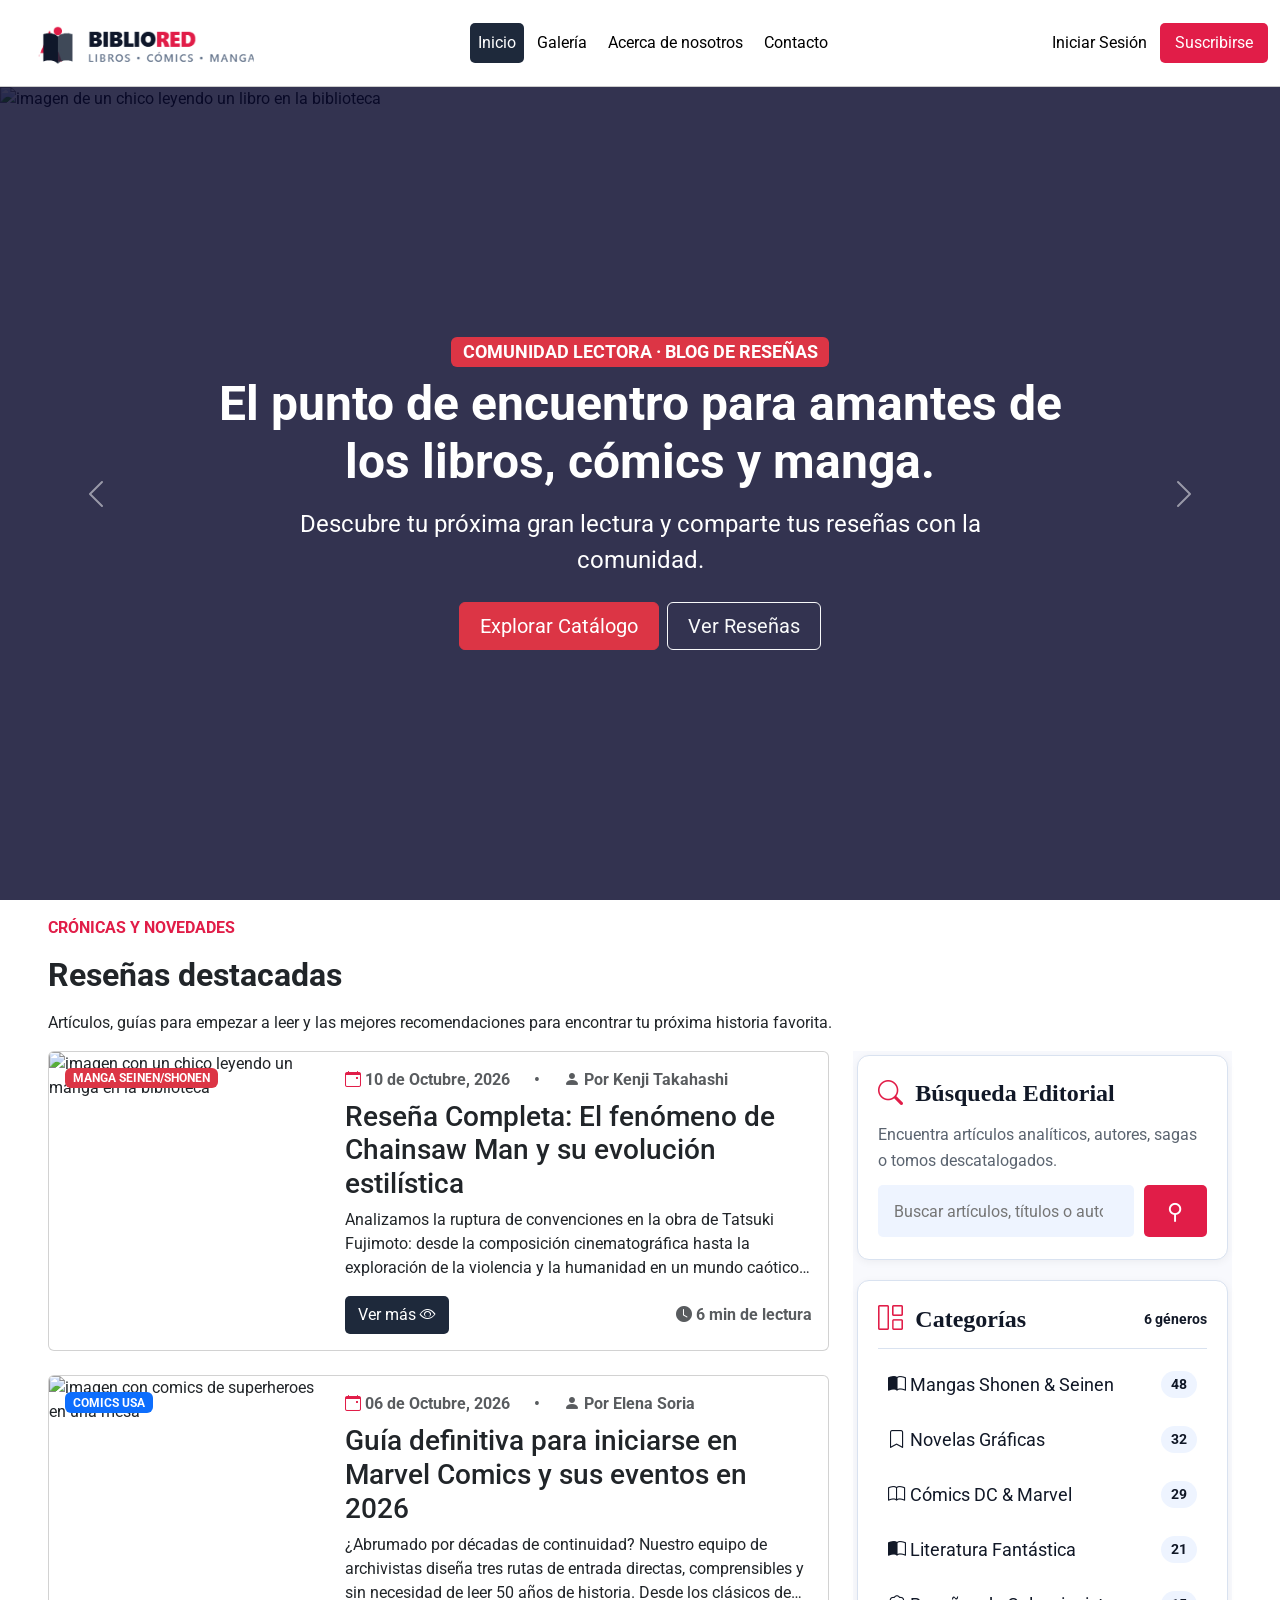
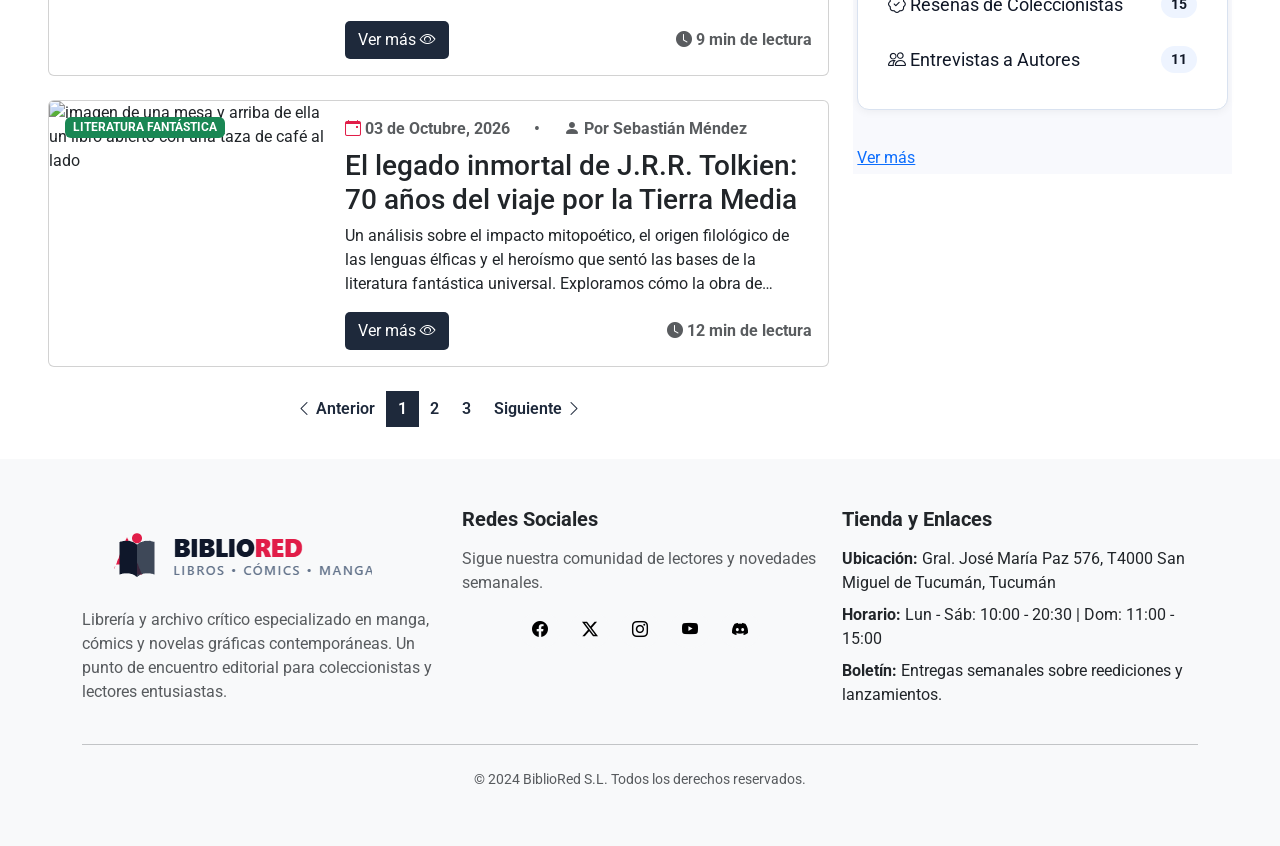
==== index.html @ 5d8acad5 "Conflictos arreglados" ====
<!doctype html>
<html lang="es">
  <head>
    <meta charset="UTF-8" />
    <meta name="viewport" content="width=device-width, initial-scale=1.0" />
    <title>BiblioRed</title>
    <meta
      name="description"
      content="BiblioRed es un blog sobre manga, cómics, novelas gráficas y literatura fantástica, con reseñas, novedades y recomendaciones de lectura."
    />
    <meta
      name="keywords"
      content="BiblioRed, manga, cómics, novelas gráficas, literatura fantástica, reseñas, novedades, recomendaciones de lectura"
    />
    <meta
      name="author"
      content="Facundo Di Berto, Samir Morhill, Nicolás Nanni, Leiza Gamalero y Paula Omonte"
    />

    <link rel="preconnect" href="https://fonts.googleapis.com" />
    <link rel="preconnect" href="https://fonts.gstatic.com" crossorigin />
    <link
      href="https://fonts.googleapis.com/css2?family=Roboto:ital,wght@0,100..900;1,100..900&display=swap"
      rel="stylesheet"
    />

    <link rel="icon" href="assets/img/favicon.png" type="image/x-icon" />
    <link
      href="https://cdn.jsdelivr.net/npm/bootstrap@5.3.8/dist/css/bootstrap.min.css"
      rel="stylesheet"
      integrity="sha384-sRIl4kxILFvY47J16cr9ZwB07vP4J8+LH7qKQnuqkuIAvNWLzeN8tE5YBujZqJLB"
      crossorigin="anonymous"
    />
    <link
      rel="stylesheet"
      href="https://cdn.jsdelivr.net/npm/bootstrap-icons@1.13.1/font/bootstrap-icons.min.css"
    />
    <link rel="stylesheet" href="css/estilos.css" />
  </head>
  <body>
    <header class="sticky-top">
      <!------ NAVBAR ------>
      <nav class="navbar navbar-expand-lg">
        <div class="container-fluid">
          <button
            class="navbar-toggler"
            type="button"
            data-bs-toggle="collapse"
            data-bs-target="#navbarSupportedContent"
            aria-controls="navbarSupportedContent"
            aria-expanded="false"
            aria-label="Toggle navigation"
          >
            <span class="navbar-toggler-icon"></span>
          </button>
          <a class="navbar-brand tamanio" href="index.html"
            ><img
              class="w-100"
              src="assets/img/logo-bibliored.png"
              alt="Logo de BiblioRed"
          /></a>
          <div class="collapse navbar-collapse" id="navbarSupportedContent">
            <ul class="navbar-nav mx-auto mb-2 mb-lg-0">
              <li class="nav-item espacio-items">
                <a
                  class="nav-link nav-botones activo activo-mobile"
                  aria-current="page"
                  href="index.html"
                >
                  <i class="bi bi-house d-lg-none"></i>Inicio
                </a>
              </li>
              <li class="nav-item espacio-items">
                <a class="nav-link nav-botones" href="pages/galeria-img.html"
                  ><i class="bi bi-book d-lg-none"></i>Galería</a
                >
              </li>
              <li class="nav-item espacio-items">
                <a class="nav-link nav-botones" href="pages/sobre-nosotros.html"
                  ><i class="bi bi-info-circle d-lg-none"></i>Acerca de
                  nosotros</a
                >
              </li>
              <li class="nav-item espacio-items">
                <a class="nav-link nav-botones" href="pages/contacto.html"
                  ><i class="bi bi-envelope d-lg-none"></i>Contacto</a
                >
              </li>
            </ul>
            <ul class="navbar-nav ms-auto mb-lg-0 my-3 my-lg-0 mx-lg-0">
              <li class="nav-item espacio-items">
                <a
                  class="nav-link nav-botones activo1 justify-content-center my-1"
                  href="pages/login.html"
                  ><i class="bi bi-box-arrow-in-right d-lg-none"></i>Iniciar
                  Sesión</a
                >
              </li>
              <li class="nav-item espacio-items">
                <button
                  type="button"
                  class="btn-tercery container-fluid"
                  data-bs-toggle="modal"
                  data-bs-target="#staticBackdrop"
                >
                  Suscribirse
                </button>
              </li>
            </ul>
          </div>
        </div>
      </nav>
    </header>
    <main>
      <!------ CAROUSEL ------>
      <section>
        <div
          id="carouselExampleFade"
          class="carousel slide carousel-fade"
          data-bs-ride="carousel"
        >
          <div class="carousel-inner">
            <div class="carousel-item active">
              <img
                src="https://images.pexels.com/photos/38255422/pexels-photo-38255422.jpeg"
                class="d-block w-100"
                alt="imagen de un chico leyendo un libro en la biblioteca"
              />
              <div class="overlay-hero">
                <div
                  class="text-white d-flex flex-column justify-content-center align-items-center h-100 gap-2 text-center"
                >
                  <span class="badge text-bg-danger span-badge"
                    >COMUNIDAD LECTORA · BLOG DE RESEÑAS</span
                  >
                  <h1>
                    El punto de encuentro para amantes de los libros, cómics y
                    manga.
                  </h1>
                  <p>
                    Descubre tu próxima gran lectura y comparte tus reseñas con
                    la comunidad.
                  </p>
                  <div class="d-none d-lg-flex gap-2">
                    <a href="./pages/pag404.html" class="btn btn-danger"
                      >Explorar Catálogo</a
                    >
                    <a href="./pages/pag404.html" class="btn btn-outline-light"
                      >Ver Reseñas</a
                    >
                  </div>
                </div>
              </div>
            </div>
            <div class="carousel-item">
              <img
                src="https://images.pexels.com/photos/6654177/pexels-photo-6654177.jpeg"
                class="d-block w-100"
                alt="imagen con comics de superheroes"
              />
              <div class="overlay-hero">
                <div
                  class="text-white d-flex flex-column justify-content-center align-items-center h-100 gap-4 text-center px-4"
                >
                  <span class="badge text-bg-danger span-badge"
                    >CÓMICS · RESEÑAS DESTACADAS</span
                  >
                  <p class="p-size">
                    La Época Dorada y Moderna del Cómic Americano
                  </p>
                  <p>
                    De Batman a Spider-Man: descubrí los arcos argumentales que
                    marcaron historia.
                  </p>
                </div>
              </div>
            </div>
            <div class="carousel-item">
              <img
                src="https://images.pexels.com/photos/31002131/pexels-photo-31002131.jpeg"
                class="d-block w-100"
                alt="imagen de una biblioteca con personajes de anime"
              />
              <div class="overlay-hero">
                <div
                  class="text-white d-flex flex-column justify-content-center align-items-center h-100 gap-2 text-center px-4"
                >
                  <span class="badge text-bg-info span-badge"
                    >MANGA · TENDENCIAS</span
                  >
                  <p class="p-size">
                    Fenómenos del Shonen Oscuro: Acción, Misterio y Nuevas
                    Narrativas
                  </p>
                  <p>
                    Críticas detalladas y recomendaciones de manga contemporáneo
                    y clásico.
                  </p>
                </div>
              </div>
            </div>
            <div class="carousel-item">
              <img
                src="https://images.pexels.com/photos/31390421/pexels-photo-31390421.jpeg"
                class="d-block w-100"
                alt="imagen de una biblioteca con libros"
              />
              <div class="overlay-hero">
                <div
                  class="text-white d-flex flex-column justify-content-center align-items-center h-100 gap-2 text-center px-4"
                >
                  <span class="badge text-bg-info span-badge"
                    >LIBROS · FANTASÍA & CIENCIA FICCIÓN</span
                  >
                  <p class="p-size">
                    Mundos Imposibles: Las Mejores Reseñas Literarias
                  </p>
                  <p>
                    Calificá, comentá y encontrá tu próxima gran lectura junto a
                    la comunidad.
                  </p>
                </div>
              </div>
            </div>
          </div>
          <button
            class="carousel-control-prev"
            type="button"
            data-bs-target="#carouselExampleFade"
            data-bs-slide="prev"
          >
            <span class="carousel-control-prev-icon" aria-hidden="true"></span>
            <span class="visually-hidden">Previous</span>
          </button>
          <button
            class="carousel-control-next"
            type="button"
            data-bs-target="#carouselExampleFade"
            data-bs-slide="next"
          >
            <span class="carousel-control-next-icon" aria-hidden="true"></span>
            <span class="visually-hidden">Next</span>
          </button>
        </div>
      </section>

      <!------ CARDS ------>

      <section class="container-fluid px-lg-5 py-3 section-cards-index">
        <span class="badge badge-cards">CRÓNICAS Y NOVEDADES</span>
        <h2 class="h2-card my-3">Reseñas destacadas</h2>
        <p>
          Artículos, guías para empezar a leer y las mejores recomendaciones
          para encontrar tu próxima historia favorita.
        </p>
        <div class="row">
          <div class="col-lg-8 col-md-8 col-sm-12 order-md-1 order-2">
            <section class="seccion-cards">
              <article class="card mb-4 flex-lg-row">
                <div class="position-relative">
                  <img
                    src="https://lh3.googleusercontent.com/aida-public/[base64]"
                    class="card-img-top"
                    alt="imagen con un chico leyendo un manga en la biblioteca"
                  />
                  <span
                    class="badge text-bg-danger position-absolute top-0 start-0 m-3"
                  >
                    MANGA SEINEN/SHONEN
                  </span>
                </div>
                <div class="card-body">
                  <div
                    class="d-flex align-items-center gap-4 text-muted mb-2 cal-autor"
                  >
                    <span
                      ><i class="bi bi-calendar-event"></i> 10 de Octubre,
                      2026</span
                    >
                    <span>•</span>
                    <span
                      ><i class="bi bi-person-fill"></i> Por Kenji
                      Takahashi</span
                    >
                  </div>

                  <h3 class="card-title">
                    Reseña Completa: El fenómeno de Chainsaw Man y su evolución
                    estilística
                  </h3>
                  <p class="card-text tres-puntitos">
                    Analizamos la ruptura de convenciones en la obra de Tatsuki
                    Fujimoto: desde la composición cinematográfica hasta la
                    exploración de la violencia y la humanidad en un mundo
                    caótico. Descubrí cómo Chainsaw Man redefine el género
                    shonen y por qué se ha convertido en un fenómeno global.
                  </p>
                  <div
                    class="d-flex justify-content-between align-items-center"
                  >
                    <a
                      href="./pages/pag404.html"
                      class="btn text-center btn-card"
                    >
                      Ver más<i class="bi bi-eye ms-1"></i>
                    </a>
                    <span class="text-muted fw-bold">
                      <i class="bi bi-clock-fill"></i> 6 min de lectura
                    </span>
                  </div>
                </div>
              </article>
              <article class="card mb-4 flex-lg-row">
                <div class="position-relative">
                  <img
                    src="https://lh3.googleusercontent.com/aida-public/[base64]"
                    class="card-img-top"
                    alt="imagen con comics de superheroes en una mesa"
                  />
                  <span
                    class="badge text-bg-primary position-absolute top-0 start-0 m-3"
                  >
                    COMICS USA
                  </span>
                </div>
                <div class="card-body">
                  <div
                    class="d-flex align-items-center gap-4 text-muted mb-2 cal-autor"
                  >
                    <span
                      ><i class="bi bi-calendar-event"></i> 06 de Octubre,
                      2026</span
                    >
                    <span>•</span>
                    <span
                      ><i class="bi bi-person-fill"></i> Por Elena Soria</span
                    >
                  </div>
                  <h3 class="card-title">
                    Guía definitiva para iniciarse en Marvel Comics y sus
                    eventos en 2026
                  </h3>
                  <p class="card-text tres-puntitos">
                    ¿Abrumado por décadas de continuidad? Nuestro equipo de
                    archivistas diseña tres rutas de entrada directas,
                    comprensibles y sin necesidad de leer 50 años de historia.
                    Desde los clásicos de los 60 hasta los eventos más
                    recientes, te ayudamos a sumergirte en el universo Marvel
                    sin perderte en la cronología.
                  </p>
                  <div
                    class="d-flex justify-content-between align-items-center"
                  >
                    <a
                      href="./pages/entrada-blog.html"
                      class="btn text-center btn-card"
                    >
                      Ver más<i class="bi bi-eye ms-1"></i>
                    </a>
                    <span class="text-muted fw-bold">
                      <i class="bi bi-clock-fill"></i> 9 min de lectura
                    </span>
                  </div>
                </div>
              </article>
              <article class="card mb-4 flex-lg-row">
                <div class="position-relative">
                  <img
                    src="https://lh3.googleusercontent.com/aida-public/[base64]"
                    class="card-img-top"
                    alt="imagen de una mesa y arriba de ella un libro abierto con una taza de café al lado"
                  />
                  <span
                    class="badge text-bg-success position-absolute top-0 start-0 m-3"
                  >
                    LITERATURA FANTÁSTICA
                  </span>
                </div>
                <div class="card-body">
                  <div
                    class="d-flex align-items-center gap-4 text-muted mb-2 cal-autor"
                  >
                    <span
                      ><i class="bi bi-calendar-event"></i> 03 de Octubre,
                      2026</span
                    >
                    <span>•</span>
                    <span
                      ><i class="bi bi-person-fill"></i> Por Sebastián
                      Méndez</span
                    >
                  </div>
                  <h3 class="card-title">
                    El legado inmortal de J.R.R. Tolkien: 70 años del viaje por
                    la Tierra Media
                  </h3>
                  <p class="card-text tres-puntitos">
                    Un análisis sobre el impacto mitopoético, el origen
                    filológico de las lenguas élficas y el heroísmo que sentó
                    las bases de la literatura fantástica universal. Exploramos
                    cómo la obra de Tolkien sigue inspirando a escritores,
                    cineastas y lectores en todo el mundo, manteniendo viva la
                    magia de la Tierra Media.
                  </p>
                  <div
                    class="d-flex justify-content-between align-items-center"
                  >
                    <a
                      href="./pages/pag404.html"
                      class="btn text-center btn-card"
                    >
                      Ver más<i class="bi bi-eye ms-1"></i>
                    </a>
                    <span class="text-muted fw-bold">
                      <i class="bi bi-clock-fill"></i> 12 min de lectura
                    </span>
                  </div>
                </div>
              </article>
            </section>
            <section class="paginacion">
              <nav aria-label="Paginación de entradas">
                <ul class="pagination pag-color justify-content-center">
                  <li class="page-item">
                    <a class="page-link" href="./pages/pag404.html"
                      ><i class="bi bi-chevron-left"></i>
                      <span class="d-none d-md-inline">Anterior</span></a
                    >
                  </li>
                  <li class="page-item active">
                    <a class="page-link" href="./pages/pag404.html">1</a>
                  </li>
                  <li class="page-item">
                    <a class="page-link" href="./pages/pag404.html">2</a>
                  </li>
                  <li class="page-item">
                    <a class="page-link" href="./pages/pag404.html">3</a>
                  </li>
                  <li class="page-item">
                    <a class="page-link" href="./pages/pag404.html"
                      ><span class="d-none d-md-inline">Siguiente</span>
                      <i class="bi bi-chevron-right"></i
                    ></a>
                  </li>
                </ul>
              </nav>
            </section>
          </div>
          <div class="col-lg-4 col-md-4 col-sm-12 order-md-2 order-1">
            
           

            <div class="panel-editorial">
              <!-- BUSQUEDA EDITORIAL -->
              <section class="busqueda-editorial">
                <h2>
                  <i class="bi bi-search icono-rojo"></i>
                  Búsqueda Editorial
                </h2>

                <p>
                  Encuentra artículos analíticos, autores, sagas o tomos
                  descatalogados.
                </p>

                <form class="form-busqueda">
                  <input
                    type="search"
                    placeholder="Buscar artículos, títulos o autores..."
                  />

                  <button type="submit" aria-label="Buscar">&#9906;</button>
                </form>
              </section>

              <!-- CATEGORIAS -->
              <section class="categorias-editorial">
                <div class="encabezado-categorias">
                  <h2>
                    <i class="bi bi-grid-1x2 icono-rojo"></i>
                    Categorías
                  </h2>

                  <span class="total-generos">6 géneros</span>
                </div>

                <div class="lista-categorias">
                  <div class="categoria">
                    <span
                      ><i class="bi bi-book-half"></i> Mangas Shonen &amp;
                      Seinen</span
                    >
                    <span class="cantidad">48</span>
                  </div>

                  <div class="categoria">
                    <span><i class="bi bi-bookmark"></i> Novelas Gráficas</span>
                    <span class="cantidad">32</span>
                  </div>

                  <div class="categoria">
                    <span
                      ><i class="bi bi-book"></i> Cómics DC &amp; Marvel</span
                    >
                    <span class="cantidad">29</span>
                  </div>

                  <div class="categoria">
                    <span
                      ><i class="bi bi-book-half"></i> Literatura
                      Fantástica</span
                    >
                    <span class="cantidad">21</span>
                  </div>

                  <div class="categoria">
                    <span
                      ><i class="bi bi-patch-check"></i> Reseñas de
                      Coleccionistas</span
                    >
                    <span class="cantidad">15</span>
                  </div>

                  <div class="categoria">
                    <span
                      ><i class="bi bi-people"></i> Entrevistas a Autores</span
                    >
                    <span class="cantidad">11</span>
                  </div>
                </div>
              </section>
               <section class="banner">
              <div class="banner-contenido">
                <h2></h2>
                <p></p>
                <a href="#" class="boton">Ver más</a>

              </div>

            
            </div>
          </div>
        </div>
      </section>
    </main>
    <footer class="bg-light py-5">
      <div class="container">
        <div class="row">
          <div class="col-lg-4 col-md-6 col-sm-12 mb-4 mb-lg-0">
            <img
              src="assets/img/logo-bibliored.png"
              alt="BiblioRed"
              class="mb-3"
            />
            <p class="text-muted">
              Librería y archivo crítico especializado en manga, cómics y
              novelas gráficas contemporáneas. Un punto de encuentro editorial
              para coleccionistas y lectores entusiastas.
            </p>
          </div>

          <div class="col-lg-4 col-md-6 col-sm-12 mb-4 mb-lg-0">
            <h5 class="fw-bold mb-3">Redes Sociales</h5>
            <p class="text-muted">
              Sigue nuestra comunidad de lectores y novedades semanales.
            </p>
            <div class="d-flex gap-2 text-center justify-content-center">
              <a
                href="../pages/pag404.html"
                class="btn btn-light rounded-circle"
                ><i class="bi bi-facebook"></i
              ></a>
              <a href="./pages/pag404.html" class="btn btn-light rounded-circle"
                ><i class="bi bi-twitter-x"></i
              ></a>
              <a href="./pages/pag404.html" class="btn btn-light rounded-circle"
                ><i class="bi bi-instagram"></i
              ></a>
              <a href="./pages/pag404.html" class="btn btn-light rounded-circle"
                ><i class="bi bi-youtube"></i
              ></a>
              <a href="./pages/pag404.html" class="btn btn-light rounded-circle"
                ><i class="bi bi-discord"></i
              ></a>
            </div>
          </div>

          <div class="col-lg-4 col-md-12 col-sm-12">
            <h5 class="fw-bold mb-3">Tienda y Enlaces</h5>
            <p class="mb-2">
              <strong>Ubicación:</strong> Gral. José María Paz 576, T4000 San
              Miguel de Tucumán, Tucumán
            </p>
            <p class="mb-2">
              <strong>Horario:</strong> Lun - Sáb: 10:00 - 20:30 | Dom: 11:00 -
              15:00
            </p>
            <p class="mb-2">
              <strong>Boletín:</strong> Entregas semanales sobre reediciones y
              lanzamientos.
            </p>
          </div>
        </div>

        <hr class="my-4" />
        <div class="text-center text-muted small pb-2">
          © 2024 BiblioRed S.L. Todos los derechos reservados.
        </div>
      </div>
    </footer>
    <div
      class="modal fade"
      id="staticBackdrop"
      data-bs-backdrop="static"
      data-bs-keyboard="false"
      tabindex="-1"
      aria-labelledby="staticBackdropLabel"
      aria-hidden="true"
    >
      <div class="modal-dialog">
        <div class="modal-content">
          <div class="modal-header border-0">
            <h1 class="modal-title fs-5 fw-bold" id="staticBackdropLabel">
              Suscripción a Novedades
            </h1>
            <button
              type="button"
              class="btn-close"
              data-bs-dismiss="modal"
              aria-label="Close"
            ></button>
          </div>
          <div class="text-justify p-3">
            Recibe notificaciones inmediatas sobre nuevos tomos, mangas
            limitados y reseñas
          </div>
          <div class="modal-body">
            <div class="mb-3">
              <label for="nombre" class="form-label FW-bold"
                >Nombre Completo</label
              >
              <input
                type="text"
                class="form-control"
                id="nombre"
                placeholder="Tu nombre o alias de lector"
              />
            </div>
            <div class="mb-3">
              <label for="email" class="form-label fw-bold"
                >Correo electrónico</label
              >
              <input
                type="email"
                class="form-control"
                id="email"
                placeholder="ejemplo@correo.com"
              />
            </div>
            <div class="mb-3">
              <label for="categoria" class="form-label fw-bold"
                >Categoría preferida</label
              >
              <select class="form-control" id="categoria">
                <option value="" disabled selected hidden>
                  Manga, Libro, Revista
                </option>
                <option value="1">Manga</option>
                <option value="2">Libro</option>
                <option value="3">Revista</option>
              </select>
            </div>
            <div class="modal-footer">
              <button
                type="button"
                class="btn btn-danger bg-white text-black border-dark"
              >
                Cancelar
              </button>
              <button type="button" class="btn btn-danger">
                Confirmar Suscripción
              </button>
            </div>
          </div>
        </div>
      </div>
    </div>
    <script
      src="https://cdn.jsdelivr.net/npm/bootstrap@5.3.8/dist/js/bootstrap.bundle.min.js"
      integrity="sha384-FKyoEForCGlyvwx9Hj09JcYn3nv7wiPVlz7YYwJrWVcXK/BmnVDxM+D2scQbITxI"
      crossorigin="anonymous"
    ></script>
  </body>
</html>
---- css/estilos.css ----
* {
  padding: 0;
  margin: 0;
  box-sizing: border-box;
  font-family: "roboto", sans-serif;
}

/************* Base para mobile *************/

/* Navbar */

.navbar {
  border-bottom: 1px solid #ccc;
  background-color: white;
  padding: 0px;
}

.navbar .tamanio {
  width: 200px;
  margin: auto;
}

.navbar .nav-botones {
  color: black;
  display: flex;
  gap: 10px;
}

.navbar .nav-suscribirse {
  background-color: #e11d48;
  color: #fff;
  border-radius: 5px;
  gap: 10px;
}
.navbar .nav-suscribirse:hover {
  background-color: #f02853;
  color: #fff;
  border-radius: 5px;
}

.navbar .espacio-items {
  margin-left: 5px;
}

.navbar .activo1 {
  background-color: #1e293b;
  color: #fff;
  border-radius: 5px;
}
.navbar .activo-mobile {
  color: #e11d48;
}
/* Botóns de suscribirse de Nico */
.btn-tercery {
  background-color: #e11d48;
  color: #fff;
  border-radius: 5px;
  padding: 8px 15px;
  border: none;
  cursor: pointer;
  transition: all 0.3s ease-in-out;
  margin-top: 4px;
  gap: 10px;
}

.btn-tercery:hover {
  background-color: #f02853;
  color: #fff;
  border-radius: 5px;
}

.btn-primary {
  background-color: #e11d48;
  color: #ffffff;
  border-radius: 5px;
  font-size: 15px;
  padding: 2px 10px 2px 10px;
}
.btn-secondary {
  background-color: #ffffff;
  color: #000000;
  border-radius: 5px;
  font-size: 15px;
  padding: 2px 10px 2px 10px;
  font-weight: 750;
}
.modal-title {
  font-weight: 800;
}
/* Breakpoints */

/** Pagina principal - Slider **/

.carousel-inner .carousel-item {
  height: calc(100vh - 67.625px);
  position: relative;
  top: 0;
}

.carousel-inner .carousel-item img {
  height: 100%;
  object-fit: cover;
}

.overlay-hero {
  position: absolute;
  top: 0;
  left: 0;
  right: 0;
  bottom: 0;
  background-color: rgba(3, 3, 39, 0.808);
  z-index: 1;
}

.overlay-hero h1 {
  font-size: 32px;
  font-weight: 700;
  max-width: 80%;
}
.overlay-hero .p-size {
  font-size: 32px;
  font-weight: 700;
  max-width: 80%;
}
.overlay-hero p {
  font-size: 18px;
  max-width: 80%;
}
.overlay-hero .span-badge {
  font-size: 16px;
}

/* Pagina principal - Cards */

.h2-card {
  font-size: 32px;
  font-weight: 700;
}

.card img {
  height: 30vh;
  object-fit: cover;
}

.badge-cards {
  background-color: #fff;
  color: #e11d48;
  font-size: 16px;
  padding: 0px;
}

.tres-puntitos {
  display: -webkit-box;
  -webkit-line-clamp: 3;
  line-clamp: 3;
  -webkit-box-orient: vertical;
  overflow: hidden;
}

.btn-card {
  background-color: #1e293b;
  color: #fff;
  border-radius: 5px;
}

.pag-color .page-link {
  border: none;
  color: #1e293b;
  font-weight: 600;
}
.pag-color .page-item.active .page-link {
  background-color: #1e293b;
  color: #fff;
}

.card-body .bi-calendar-event {
  color: #e11d48;
}

.card-body .cal-autor {
  font-weight: 700;
}
.nav-pills .page-item {
  margin: 0 5px;
}

.nav-pills .page-link {
  color: #000000;
  background-color: #fff;
  border: 1px solid #dee2e6;
  border-radius: 5px;
  padding: 8px 16px;
  transition: all 0.2s ease-in-out;
  text-decoration: none;
}

.nav-pills .page-link.active {
  background-color: #000102;
  color: #fff;
  border-color: #000000;
}

.nav-pills .page-link:hover {
  background-color: #e9ecef;
  color: #000000;
  border-color: #dde1e5;
}

.nav-pills .page-link.active:hover {
  background-color: #000000;
  color: #fff;
}

/* Pagina 404 */
.main-404 .container-columnas {
  min-height: calc(100vh - 67.66px);
}

/************ Breakpoint: Desktop *************/

@media (min-width: 992px) {
  /* Navbar */

  .navbar .activo1 {
    background-color: white;
    color: black;
  }

  .navbar .activo {
    background-color: #1e293b;
    color: #fff;
    border-radius: 5px;
  }

  .navbar .nav-botones {
    transition: all 0.3s ease-in-out;
  }

  .navbar .nav-botones:hover {
    background-color: #1e293b;
    color: #fff;
    border-radius: 5px;
  }

  .navbar .tamanio {
    width: 250px;
    padding-bottom: 10px;
  }

  .navbar img {
    width: auto;
    object-fit: cover;
  }

  /* Slider */
  .carousel-inner .carousel-item {
    height: calc(100vh - 86.625px);
  }

  .overlay-hero h1 {
    font-size: 48px;
    max-width: 900px;
  }
  .overlay-hero .p-size {
    font-size: 48px;
    max-width: 900px;
  }
  .overlay-hero p {
    font-size: 24px;
    max-width: 700px;
  }
  .overlay-hero .span-badge {
    font-size: 18px;
  }
  .overlay-hero .btn {
    font-size: 20px;
    padding: 8px 20px;
  }

  /* Cards index.html*/
  .section-cards-index .card {
    transition: all 0.3s ease-in-out;
  }

  .section-cards-index .card:hover {
    transform: scale(1.01);
    border: 1px solid #1e293b;
  }
  .section-cards-index .card .btn-card:hover {
    background-color: #f02853;
    color: #fff;
    border-radius: 5px;
  }

  .flex-lg-row .position-relative {
    width: 280px;
    flex-shrink: 0;
  }

  .flex-lg-row .card-img-top {
    width: 100%;
    height: 100%;
  }

  /* Pagina 404 */
  .main-404 .container-columnas {
    min-height: calc(100vh - 85.83px);
  }

  .main-404 .container-columnas .centrar-col {
    margin-top: 15vh;
  }
}

/* Iniciar Sesión / PARTE CSS DE SAMIR*/
.btn-iniciar-sesion {
  background-color: #e11d48;
  color: #fff;
  border-radius: 5px;
  padding: 10px 20px;
  border: none;
  cursor: pointer;
  transition: all 0.3s ease-in-out;
}
.btn-verDetalles-galeria {
  font-size: 15px;
}
/* PÁGINA CONTACTO */

.titulo {
  margin-bottom: 20px;
}

.titulo h1 {
  color: #111827;
  margin-bottom: 5px;
}

.formulario,
.ubicacion {
  background-color: #fff;
  padding: 18px;
  border-radius: 6px;
}

.formulario h2,
.ubicacion h2 {
  font-size: 18px;
  margin-top: 0;
}

.fila {
  display: grid;
  grid-template-columns: 1fr 1fr;
  gap: 12px;
}

.campo {
  margin-bottom: 12px;
}

.campo label {
  display: block;
  font-size: 13px;
  margin-bottom: 5px;
}

.campo input,
.campo textarea {
  width: 100%;
  box-sizing: border-box;
  border: none;
  background-color: #eef4ff;
  padding: 11px;
  border-radius: 3px;
}

.campo textarea {
  height: 105px;
}

.boton-enviar {
  background-color: #e11d48;
  color: white;
  border: none;
  padding: 11px 18px;
  border-radius: 3px;
  cursor: pointer;
}

.mapa {
  width: 100%;
  height: 160px;
}

.mapa iframe {
  width: 100%;
  height: 100%;
  border: none;
}

.datos p {
  font-size: 13px;
  line-height: 1.5;
}
/* columna dos  */
/* BUSQUEDA EDITORIAL Y CATEGORIAS */

.panel-editorial {
  width: 100%;
  max-width: 440px;
  margin: 0 auto;
  padding: 4px;
  background-color: #f8f9fd;
  font-family: Arial, sans-serif;
  color: #111827;
  box-sizing: border-box;
  text-align: left;
}

/* RECUADROS BLANCOS */

.panel-editorial .busqueda-editorial,
.panel-editorial .categorias-editorial {
  background-color: #ffffff;
  border: 1px solid #d9e2f0;
  border-radius: 12px;
  padding: 22px 20px;
  margin-bottom: 20px;
  box-shadow: 0 2px 8px rgba(0, 0, 0, 0.05);
  box-sizing: border-box;
}

/* TITULOS */

.panel-editorial h2 {
  font-family: Georgia, serif;
  font-size: 24px;
  font-weight: bold;
  color: #111827;
  margin: 0;
  display: flex;
  align-items: center;
  gap: 12px;
  line-height: 1.3;
  text-align: left;
}

/* ICONOS ROSAS */

.panel-editorial .icono-rojo {
  color: #e11d48;
  font-size: 25px;
  margin: 0;
}

/* TEXTO DE BUSQUEDA */

.panel-editorial .busqueda-editorial p {
  color: #5b6470;
  font-size: 16px;
  line-height: 1.6;
  margin: 12px 0;
  text-align: left;
}

/* BUSCADOR */

.panel-editorial .form-busqueda {
  display: flex;
  flex-direction: row;
  align-items: stretch;
  gap: 10px;
  width: 100%;
  margin-top: 12px;
}

.panel-editorial .form-busqueda input {
  flex: 1;
  min-width: 0;
  width: auto;
  height: 52px;
  padding: 0 16px;
  background-color: #eef4ff;
  border: none;
  border-radius: 5px;
  font-size: 16px;
  color: #111827;
  box-sizing: border-box;
}

/* BOTON ROSA */

.panel-editorial .form-busqueda button {
  flex: 0 0 63px;
  height: 52px;
  background-color: #e11d48;
  color: #ffffff;
  border: none;
  border-radius: 5px;
  font-size: 22px;
  cursor: pointer;
}

.panel-editorial .form-busqueda button:hover {
  background-color: #be123c;
}

/* ENCABEZADO CATEGORIAS */

.panel-editorial .encabezado-categorias {
  display: flex;
  flex-direction: row;
  align-items: center;
  justify-content: space-between;
  gap: 8px;
  padding-bottom: 12px;
  border-bottom: 1px solid #d9e2f0;
}

.panel-editorial .total-generos {
  font-size: 14px;
  font-weight: bold;
  color: #111827;
  white-space: nowrap;
}

/* LISTA DE CATEGORIAS */

.panel-editorial .lista-categorias {
  padding-top: 8px;
}

.panel-editorial .categoria {
  display: flex;
  flex-direction: row;
  align-items: center;
  justify-content: space-between;
  gap: 10px;
  min-height: 55px;
  padding: 8px 10px;
  font-size: 18px;
  color: #111827;
  box-sizing: border-box;
  text-align: left;
}

/* NUMEROS CELESTES */

.panel-editorial .cantidad {
  display: inline-block;
  background-color: #eef4ff;
  color: #111827;
  border-radius: 20px;
  padding: 3px 10px;
  font-size: 14px;
  font-weight: bold;
  flex-shrink: 0;
}
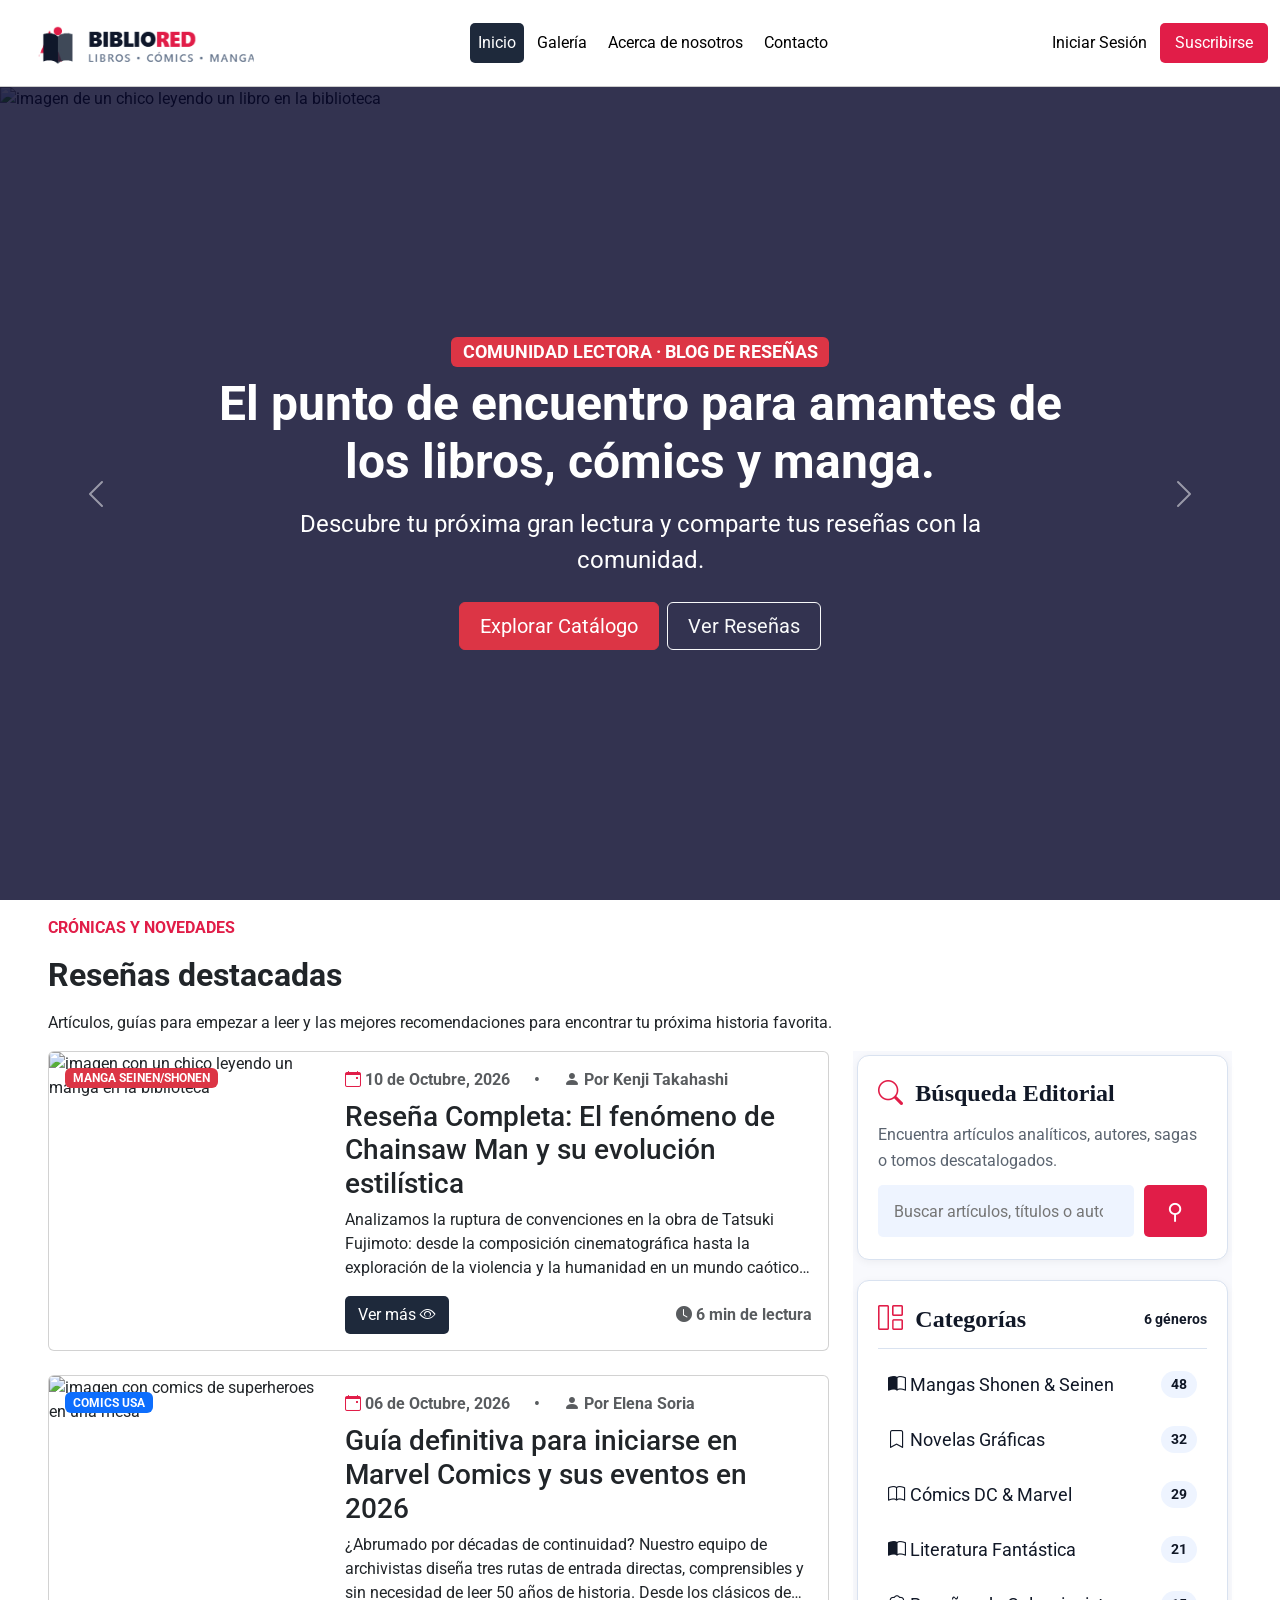
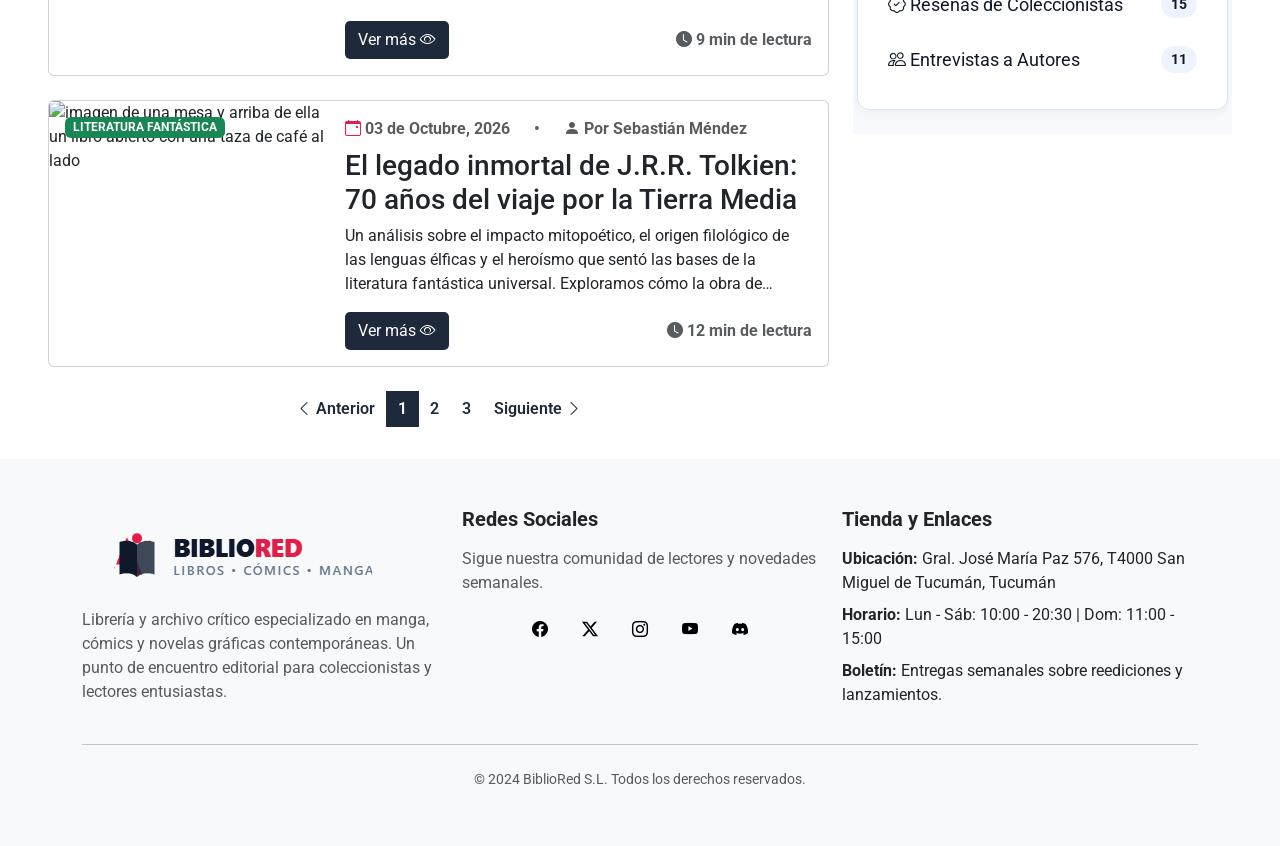
==== commit c6c05fb1: "Cambios por merge" ====
--- a/index.html
+++ b/index.html
@@ -447,9 +447,6 @@
             </section>
           </div>
           <div class="col-lg-4 col-md-4 col-sm-12 order-md-2 order-1">
-            
-           
-
             <div class="panel-editorial">
               <!-- BUSQUEDA EDITORIAL -->
               <section class="busqueda-editorial">
@@ -529,15 +526,6 @@
                   </div>
                 </div>
               </section>
-               <section class="banner">
-              <div class="banner-contenido">
-                <h2></h2>
-                <p></p>
-                <a href="#" class="boton">Ver más</a>
-
-              </div>
-
-            
             </div>
           </div>
         </div>
@@ -692,4 +680,3 @@
     ></script>
   </body>
 </html>
-
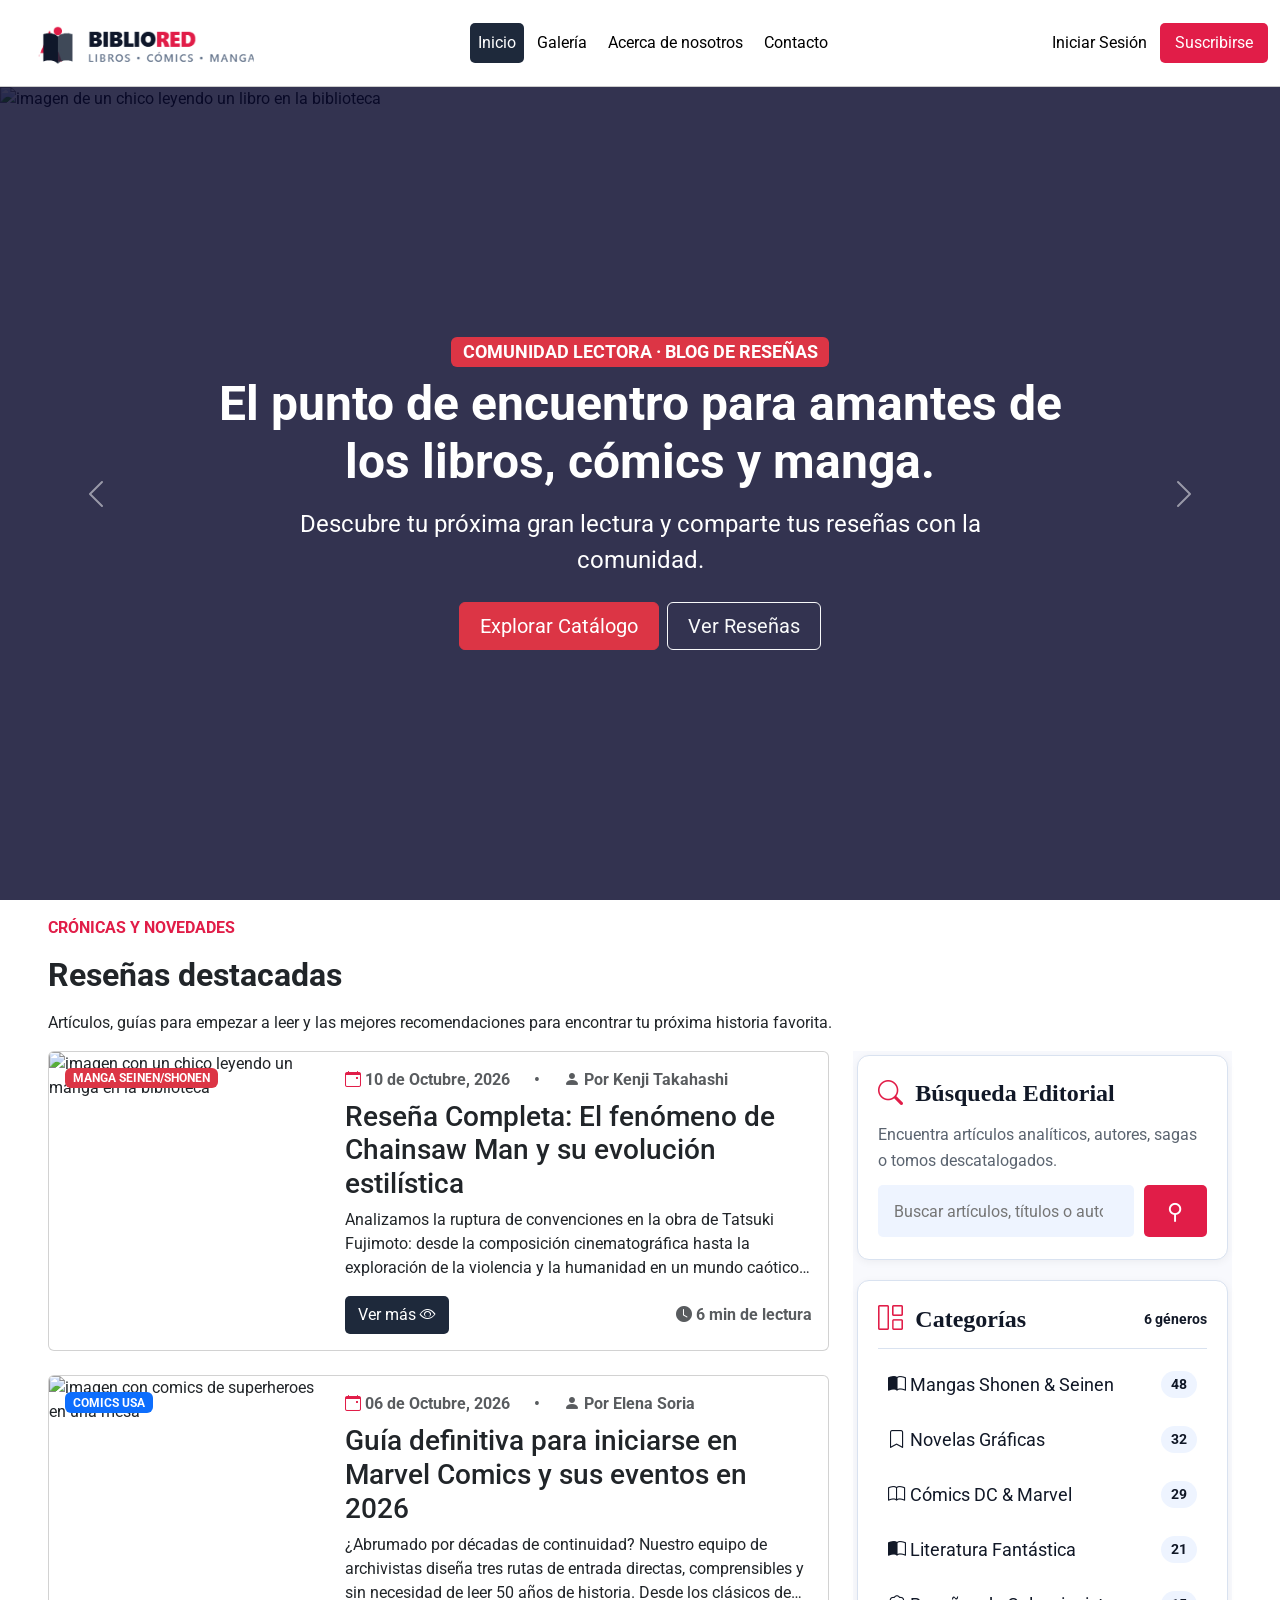
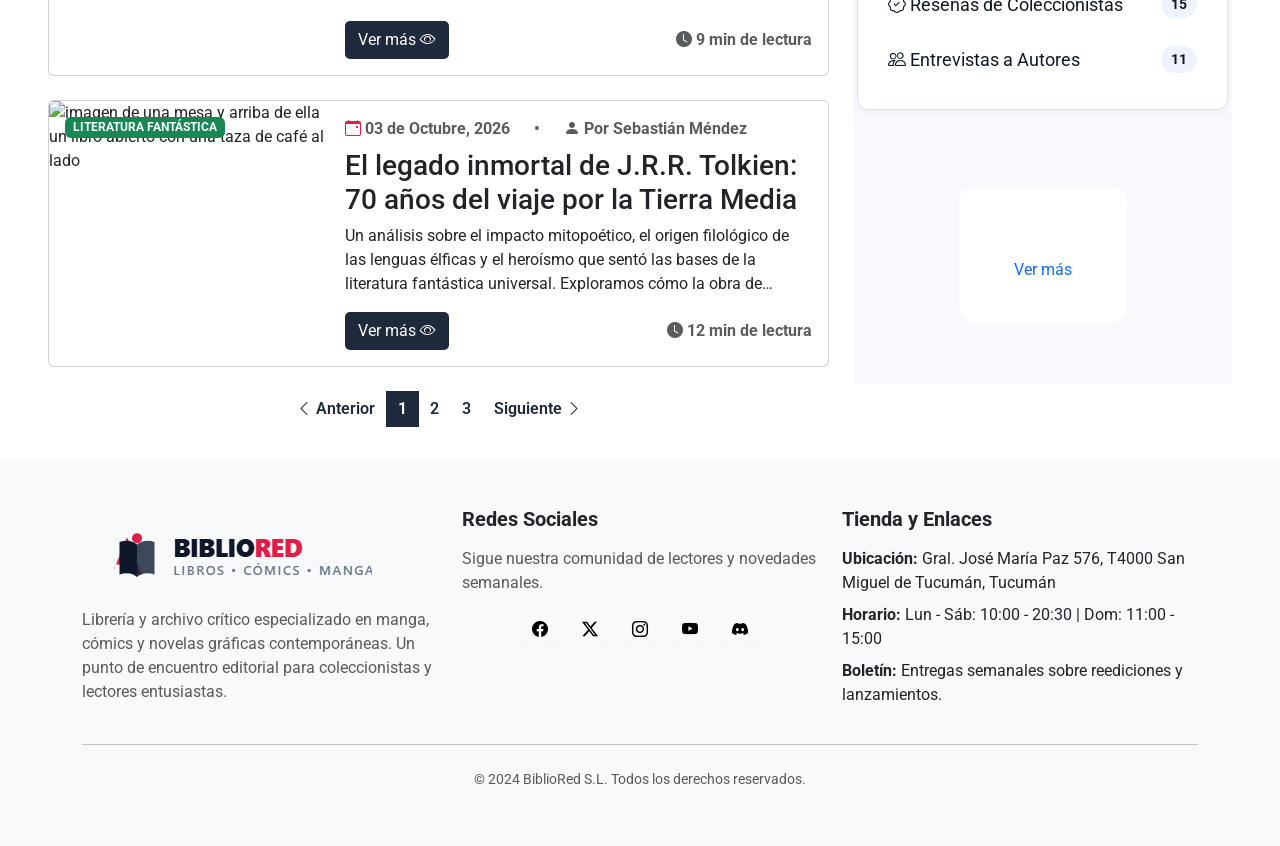
==== commit 8e3951f6: "Pagina sobre-nosotros.html realizada" ====
--- a/index.html
+++ b/index.html
@@ -526,6 +526,15 @@
                   </div>
                 </div>
               </section>
+
+              <!-- BANNER -->
+              <section class="banner">
+                <div class="banner-contenido">
+                  <h2></h2>
+                  <p></p>
+                  <a href="#" class="boton">Ver más</a>
+                </div>
+              </section>
             </div>
           </div>
         </div>
--- a/css/estilos.css
+++ b/css/estilos.css
@@ -322,6 +322,31 @@
   cursor: pointer;
   transition: all 0.3s ease-in-out;
 }
+
+/* Acerca de Nosotros / PARTE CSS DE PAULA*/
+.pagina-nosotros .card {
+  width: 250px;
+  border: none;
+  text-align: center;
+  transition: all 0.3s ease-in-out;
+}
+
+.pagina-nosotros .card:hover {
+    transform: scale(1.05);
+  }
+
+.pagina-nosotros .card:active {
+  transform: scale(1.05);
+}
+
+
+.pagina-nosotros .card img {
+  width: 250px;
+  border-radius: 50%;
+  height: 250px;
+  object-fit: cover;
+}
+
 .btn-verDetalles-galeria {
   font-size: 15px;
 }
@@ -557,3 +582,48 @@
   font-weight: bold;
   flex-shrink: 0;
 }
+
+/* Publicidad columna 2 / PARTE DE PAULA */
+
+.banner {
+  width: 100%;
+  min-height: 250px;
+  background-size: cover;
+  background-position: center;
+  display: flex;
+  align-items: center;
+  justify-content: center;
+  text-align: center;
+}
+
+.banner-contenido {
+  background: white;
+  padding: 30px;
+  border-radius: 15px;
+  color: black;
+}
+
+.banner h2 {
+  font-size: 35px;
+  margin-bottom: 10px;
+}
+
+.banner p {
+  font-size: 18px;
+}
+
+.boton {
+  display: inline-block;
+  margin-top: 15px;
+  padding: 10px 25px;
+  text-decoration: none;
+  border-radius: 8px;
+}
+
+/* Ocultar banner en mobile */
+
+@media (max-width: 600px) {
+  .banner {
+    display: none;
+  }
+}
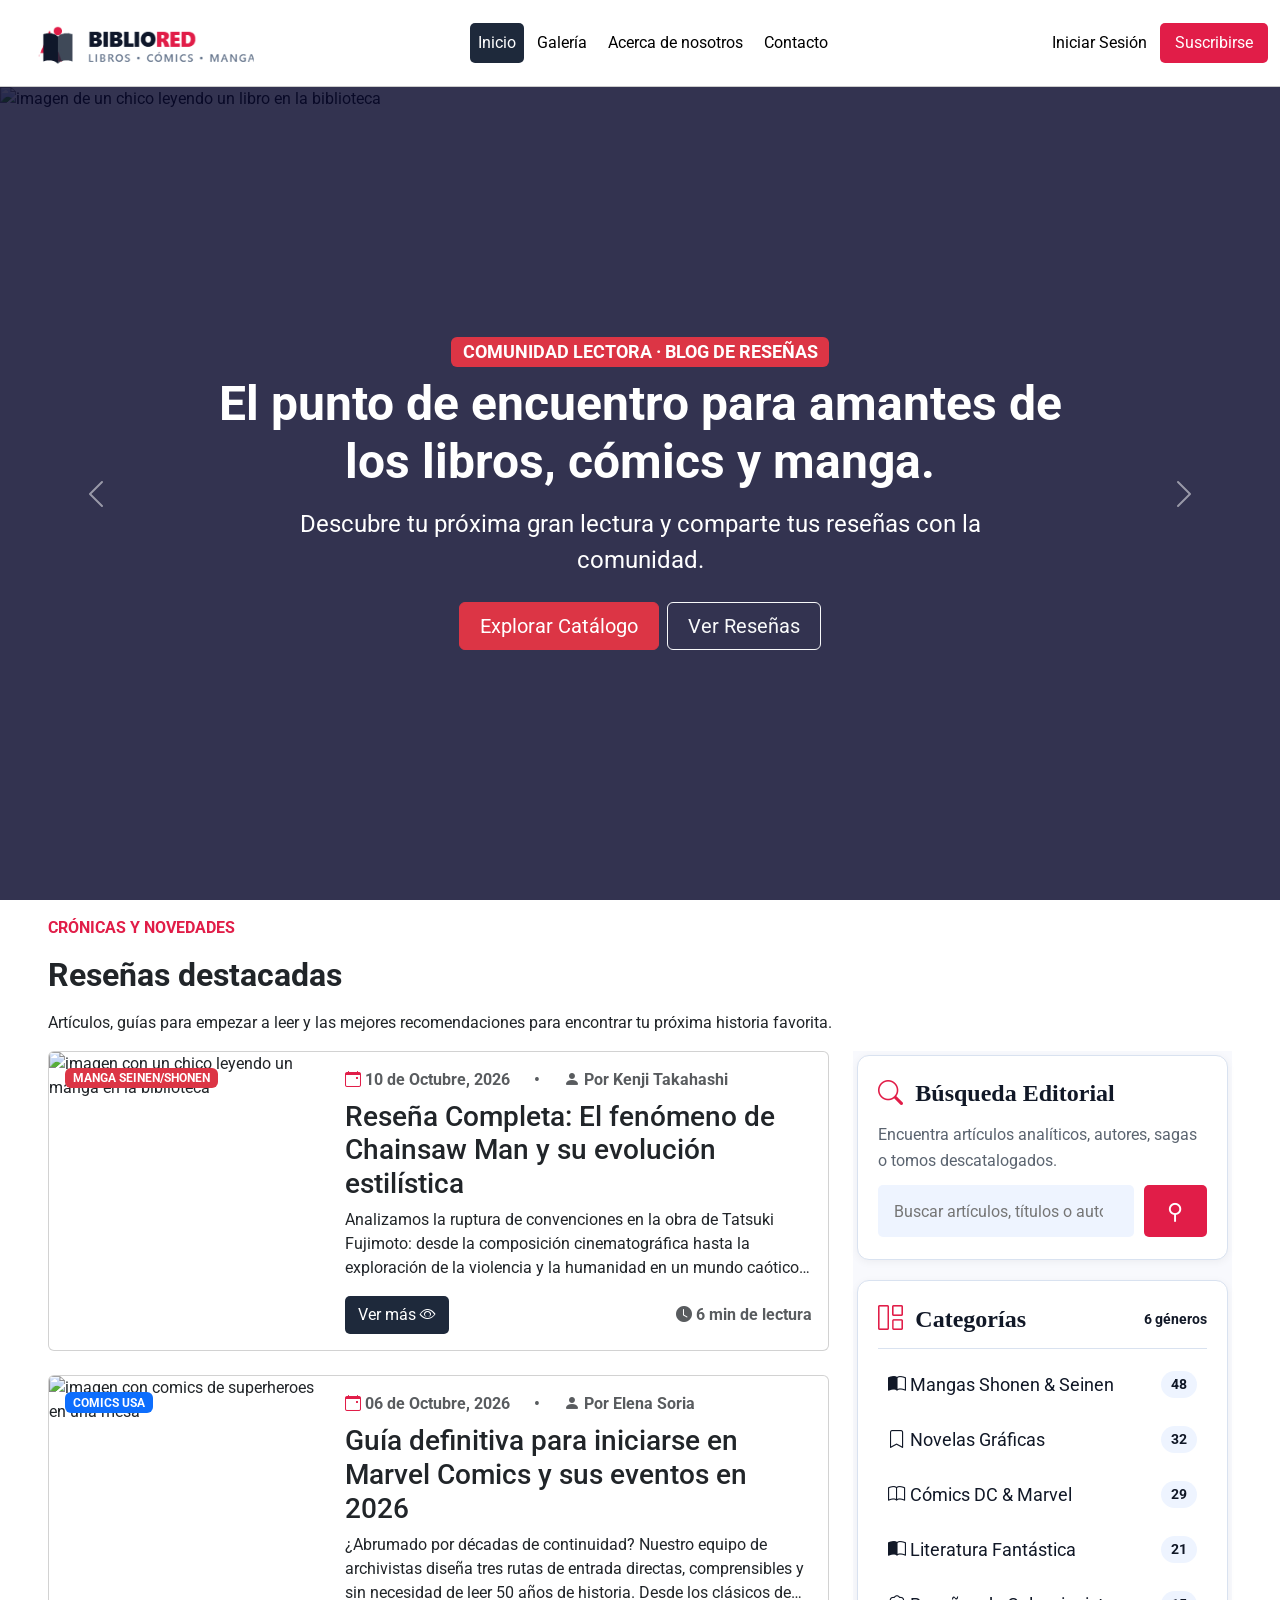
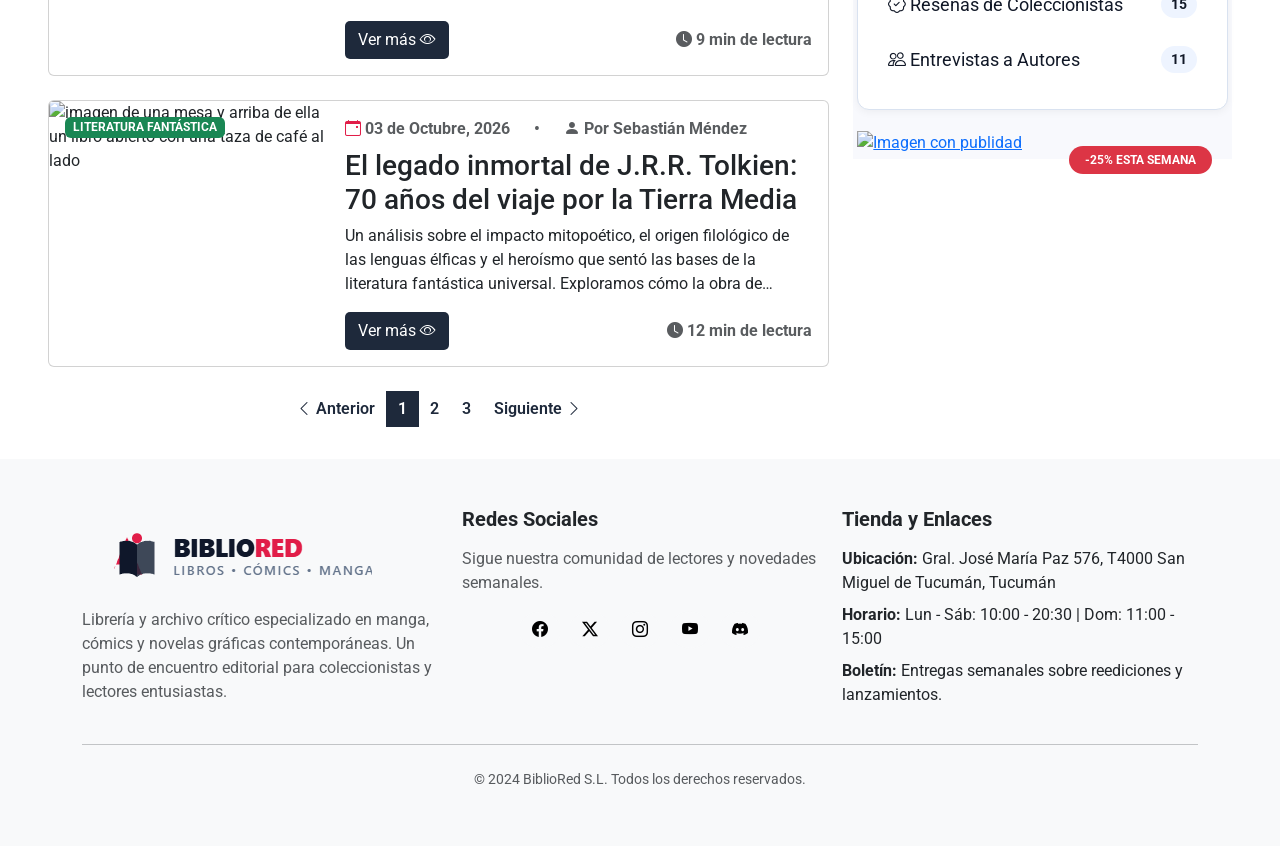
==== commit db62ec41: "banner-publicitario" ====
--- a/index.html
+++ b/index.html
@@ -529,10 +529,19 @@
 
               <!-- BANNER -->
               <section class="banner">
-                <div class="banner-contenido">
-                  <h2></h2>
-                  <p></p>
-                  <a href="#" class="boton">Ver más</a>
+                <div class="banner-contenido position-relative p-0">
+                  <a href="./pages/pag404.html">
+                    <img
+                      src="https://lh3.googleusercontent.com/aida-public/[base64]"
+                      alt="Imagen con publidad"
+                      class="w-100 rounded-"
+                    />
+                  </a>
+                  <span
+                    class="badge bg-danger rounded-pill position-absolute top-0 end-0 m-3 px-3 py-2"
+                  >
+                    -25% ESTA SEMANA
+                  </span>
                 </div>
               </section>
             </div>
--- a/css/estilos.css
+++ b/css/estilos.css
@@ -582,48 +582,3 @@
   font-weight: bold;
   flex-shrink: 0;
 }
-
-/* Publicidad columna 2 / PARTE DE PAULA */
-
-.banner {
-  width: 100%;
-  min-height: 250px;
-  background-size: cover;
-  background-position: center;
-  display: flex;
-  align-items: center;
-  justify-content: center;
-  text-align: center;
-}
-
-.banner-contenido {
-  background: white;
-  padding: 30px;
-  border-radius: 15px;
-  color: black;
-}
-
-.banner h2 {
-  font-size: 35px;
-  margin-bottom: 10px;
-}
-
-.banner p {
-  font-size: 18px;
-}
-
-.boton {
-  display: inline-block;
-  margin-top: 15px;
-  padding: 10px 25px;
-  text-decoration: none;
-  border-radius: 8px;
-}
-
-/* Ocultar banner en mobile */
-
-@media (max-width: 600px) {
-  .banner {
-    display: none;
-  }
-}
